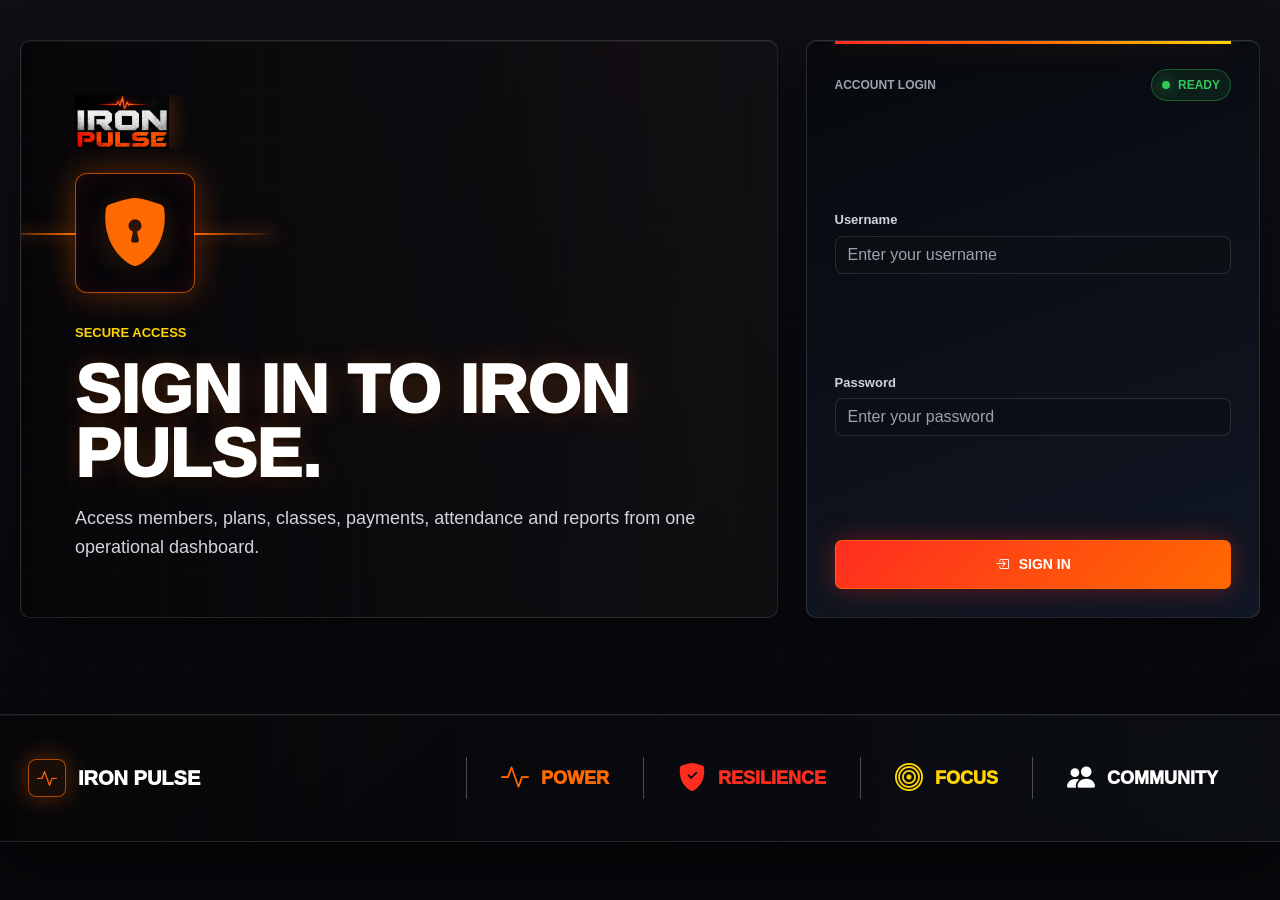
==== Frontend/classes.html @ 06b5dc21 "Merge pull request #1 from fer-trk/codex/fix-migrations-ci chore: consolidar developer y validar las" ====
<!DOCTYPE html>
<html lang="en">
<head>
  <meta charset="UTF-8" />
  <meta name="viewport" content="width=device-width, initial-scale=1.0" />
  <title>Iron Pulse | Classes</title>
  <link href="https://cdn.jsdelivr.net/npm/bootstrap@5.3.3/dist/css/bootstrap.min.css" rel="stylesheet" />
  <link href="https://cdn.jsdelivr.net/npm/bootstrap-icons@1.11.3/font/bootstrap-icons.css" rel="stylesheet" />
  <link rel="stylesheet" href="css/styles.css" />
</head>

<body>
  <header class="site-header">
    <nav class="navbar navbar-expand-lg main-navbar">
      <div class="container-fluid navbar-container">
        <a class="navbar-brand brand" href="index.html">
          <img src="assets/img/iron-pulse-logo.png" alt="Iron Pulse" class="navbar-logo" />
        </a>
        <button class="navbar-toggler custom-toggler" type="button" data-bs-toggle="collapse"
          data-bs-target="#ironPulseNavbar">
          <span class="navbar-toggler-icon"></span>
        </button>
        <div class="collapse navbar-collapse" id="ironPulseNavbar">
          <ul class="navbar-nav navigation-menu ms-auto">
            <li class="nav-item"><a class="nav-link" href="members.html">Members</a></li>
            <li class="nav-item"><a class="nav-link" href="plans.html">Plans</a></li>
            <li class="nav-item"><a class="nav-link" href="memberships.html">Memberships</a></li>
            <li class="nav-item"><a class="nav-link active" href="classes.html">Classes</a></li>
            <li class="nav-item"><a class="nav-link" href="payments.html">Payments</a></li>
            <li class="nav-item"><a class="nav-link" href="reports.html">Reports</a></li>
            <li class="nav-item">
              <a class="nav-link" href="#" onclick="localStorage.clear(); window.location.href='login.html'">
                <i class="bi bi-box-arrow-right"></i> Logout
              </a>
            </li>
          </ul>
          <div class="navbar-actions">
            <a class="nav-cta" href="index.html">
              DASHBOARD <i class="bi bi-arrow-right"></i>
            </a>
          </div>
        </div>
      </div>
    </nav>
  </header>

  <main class="main-content">
    <section class="dashboard-card">
      <div class="card-header-row">
        <div>
          <p class="section-kicker">Classes</p>
          <h1 class="page-title">Classes & Shifts</h1>
          <p class="page-subtitle">Manage available gym classes, schedules, capacity and operational availability.</p>
        </div>
      </div>

      <div class="action-bar">
        <button class="btn btn-primary" onclick="openAddModal()">
          <i class="bi bi-plus-lg"></i> Add Class
        </button>
        <button class="btn btn-outline-secondary" onclick="loadClasses()">
          <i class="bi bi-arrow-clockwise"></i> Refresh
        </button>
      </div>

      <div id="alert-container"></div>

      <div class="content-card">
        <div id="classes-table-container"></div>
      </div>
    </section>
  </main>

  <footer class="site-footer">
    <div class="footer-brand">
      <span class="footer-pulse-icon"><i class="bi bi-activity"></i></span>
      <span>Iron Pulse</span>
    </div>
    <div class="footer-values">
      <div class="footer-value"><i class="bi bi-activity"></i><span>Power</span></div>
      <div class="footer-value"><i class="bi bi-shield-fill-check"></i><span>Resilience</span></div>
      <div class="footer-value"><i class="bi bi-bullseye"></i><span>Focus</span></div>
      <div class="footer-value"><i class="bi bi-people-fill"></i><span>Community</span></div>
    </div>
  </footer>

  <!-- MODAL: Add Class -->
  <div class="modal fade" id="addClassModal" tabindex="-1">
    <div class="modal-dialog">
      <div class="modal-content">
        <div class="modal-header">
          <h5 class="modal-title">Add New Class</h5>
          <button type="button" class="btn-close" data-bs-dismiss="modal"></button>
        </div>
        <div class="modal-body">
          <div class="mb-3">
            <label class="form-label">Class Name *</label>
            <input type="text" class="form-control" id="className" placeholder="e.g. Yoga Flow" />
          </div>
          <div class="mb-3">
            <label class="form-label">Instructor *</label>
            <input type="text" class="form-control" id="classInstructor" placeholder="e.g. Laura Gomez" />
          </div>
          <div class="mb-3">
            <label class="form-label">Day of Week *</label>
            <select class="form-select" id="classDayOfWeek">
              <option value="monday">Monday</option>
              <option value="tuesday">Tuesday</option>
              <option value="wednesday">Wednesday</option>
              <option value="thursday">Thursday</option>
              <option value="friday">Friday</option>
              <option value="saturday">Saturday</option>
              <option value="sunday">Sunday</option>
            </select>
          </div>
          <div class="row">
            <div class="col mb-3">
              <label class="form-label">Start Time *</label>
              <input type="time" class="form-control" id="classStart" />
            </div>
            <div class="col mb-3">
              <label class="form-label">End Time *</label>
              <input type="time" class="form-control" id="classEnd" />
            </div>
          </div>
          <div class="mb-3">
            <label class="form-label">Max Capacity *</label>
            <input type="number" class="form-control" id="classCapacity" placeholder="e.g. 20" />
          </div>
          <div id="form-error" class="alert alert-danger d-none"></div>
        </div>
        <div class="modal-footer">
          <button type="button" class="btn btn-secondary" data-bs-dismiss="modal">Cancel</button>
          <button type="button" class="btn btn-primary" onclick="submitAddClass()">Save Class</button>
        </div>
      </div>
    </div>
  </div>

  <!-- MODAL: Edit Class -->
  <div class="modal fade" id="editClassModal" tabindex="-1">
    <div class="modal-dialog">
      <div class="modal-content">
        <div class="modal-header">
          <h5 class="modal-title">Edit Class</h5>
          <button type="button" class="btn-close" data-bs-dismiss="modal"></button>
        </div>
        <div class="modal-body">
          <input type="hidden" id="editClassId" />
          <div class="mb-3">
            <label class="form-label">Class Name *</label>
            <input type="text" class="form-control" id="editClassName" />
          </div>
          <div class="mb-3">
            <label class="form-label">Instructor *</label>
            <input type="text" class="form-control" id="editClassInstructor" />
          </div>
          <div class="mb-3">
            <label class="form-label">Day of Week *</label>
            <select class="form-select" id="editClassDayOfWeek">
              <option value="monday">Monday</option>
              <option value="tuesday">Tuesday</option>
              <option value="wednesday">Wednesday</option>
              <option value="thursday">Thursday</option>
              <option value="friday">Friday</option>
              <option value="saturday">Saturday</option>
              <option value="sunday">Sunday</option>
            </select>
          </div>
          <div class="row">
            <div class="col mb-3">
              <label class="form-label">Start Time *</label>
              <input type="time" class="form-control" id="editClassStart" />
            </div>
            <div class="col mb-3">
              <label class="form-label">End Time *</label>
              <input type="time" class="form-control" id="editClassEnd" />
            </div>
          </div>
          <div class="mb-3">
            <label class="form-label">Max Capacity *</label>
            <input type="number" class="form-control" id="editClassCapacity" />
          </div>
          <div class="mb-3">
            <label class="form-label">Status</label>
            <select class="form-select" id="editClassStatus">
              <option value="true">Active</option>
              <option value="false">Inactive</option>
            </select>
          </div>
          <div id="edit-class-error" class="alert alert-danger d-none"></div>
        </div>
        <div class="modal-footer">
          <button type="button" class="btn btn-secondary" data-bs-dismiss="modal">Cancel</button>
          <button type="button" class="btn btn-primary" onclick="submitEditClass()">Save Changes</button>
        </div>
      </div>
    </div>
  </div>

  <!-- MODAL: Delete Class -->
  <div class="modal fade" id="deleteClassModal" tabindex="-1">
    <div class="modal-dialog modal-sm">
      <div class="modal-content">
        <div class="modal-header">
          <h5 class="modal-title">Delete Class</h5>
          <button type="button" class="btn-close" data-bs-dismiss="modal"></button>
        </div>
        <div class="modal-body">
          <input type="hidden" id="deleteClassId" />
          <p>Are you sure you want to delete <strong id="deleteClassName"></strong>?</p>
          <p class="text-muted small">This action is permanent and cannot be undone.</p>
          <div id="delete-class-error" class="alert alert-danger d-none mt-2"></div>
        </div>
        <div class="modal-footer">
          <button type="button" class="btn btn-secondary" data-bs-dismiss="modal">Cancel</button>
          <button type="button" class="btn btn-danger" onclick="submitDeleteClass()">Delete</button>
        </div>
      </div>
    </div>
  </div>

  <script src="https://cdn.jsdelivr.net/npm/bootstrap@5.3.3/dist/js/bootstrap.bundle.min.js"></script>
  <script src="js/ui.js"></script>
  <script src="js/api.js"></script>
  <script src="js/classes.js"></script>
</body>
</html>
---- Frontend/css/styles.css ----
:root {
  --bg-main: #0d0f14;
  --bg-main-alt: #111826;
  --bg-surface: rgba(13, 15, 20, 0.94);
  --bg-surface-strong: rgba(17, 24, 38, 0.96);
  --bg-glass: rgba(13, 15, 20, 0.86);

  --iron-orange: #ff6a00;
  --pulse-red: #ff2d20;
  --ignite-yellow: #ffd400;
  --pure-white: #ffffff;

  --text-main: #f3f4f6;
  --text-soft: #d1d5db;
  --text-muted: #9ca3af;

  --border-color: rgba(255, 255, 255, 0.12);
  --border-hot: rgba(255, 106, 0, 0.55);

  --shadow-dark: 0 28px 80px rgba(0, 0, 0, 0.62);
  --shadow-card: 0 22px 58px rgba(0, 0, 0, 0.45);
  --glow-orange: 0 0 26px rgba(255, 106, 0, 0.38);
  --glow-red: 0 0 26px rgba(255, 45, 32, 0.34);
  --glow-yellow: 0 0 24px rgba(255, 212, 0, 0.28);

  --success: #34c759;
  --warning: #ffd400;
  --danger: #ff453a;
}

* {
  box-sizing: border-box;
}

html {
  scroll-behavior: smooth;
}

body {
  margin: 0;
  min-height: 100vh;
  overflow-x: hidden;
  color: var(--text-main);
  font-family: Arial, Helvetica, sans-serif;
  background:
    linear-gradient(rgba(13, 15, 20, 0.94), rgba(6, 7, 10, 0.98)),
    linear-gradient(135deg, rgba(255, 45, 32, 0.18), transparent 42%),
    linear-gradient(225deg, rgba(255, 106, 0, 0.16), transparent 38%),
    #0d0f14;
  background-attachment: fixed;
}

body::before {
  content: "";
  position: fixed;
  inset: 0;
  z-index: -1;
  pointer-events: none;
  background:
    linear-gradient(90deg, rgba(255, 255, 255, 0.025) 1px, transparent 1px),
    linear-gradient(180deg, rgba(255, 255, 255, 0.018) 1px, transparent 1px);
  background-size: 46px 46px;
  opacity: 0.45;
}

/* HEADER + NAVBAR */

.site-header {
  position: sticky;
  top: 0;
  z-index: 1030;
}

.main-navbar {
  min-height: 76px;
  background:
    linear-gradient(90deg, rgba(5, 6, 9, 0.98), rgba(13, 15, 20, 0.96)),
    linear-gradient(135deg, rgba(255, 45, 32, 0.16), rgba(255, 106, 0, 0.08));
  border-bottom: 1px solid rgba(255, 106, 0, 0.28);
  box-shadow: 0 16px 40px rgba(0, 0, 0, 0.5);
  backdrop-filter: blur(18px);
}

.navbar-container {
  max-width: 1440px;
  margin: 0 auto;
  gap: 22px;
  padding: 0 24px;
}

.brand {
  width: 150px;
  max-width: 150px;
  height: 54px;
  padding: 0;
  overflow: hidden;
  display: inline-flex;
  align-items: center;
  flex: 0 0 auto;
  color: var(--pure-white) !important;
  text-decoration: none;
}

.navbar-logo {
  display: block;
  width: 145px !important;
  height: 54px !important;
  max-width: 145px !important;
  max-height: 54px !important;
  object-fit: contain;
  object-position: left center;
  filter: drop-shadow(0 0 12px rgba(255, 106, 0, 0.35));
}

.brand-mark,
.brand-name,
.hero-logo {
  display: none !important;
}

.navigation-menu {
  align-items: center;
  gap: 4px;
}

.navigation-menu .nav-link {
  position: relative;
  color: var(--text-muted) !important;
  padding: 10px 12px !important;
  border-radius: 6px;
  font-size: 12px;
  font-weight: 800;
  letter-spacing: 0;
  text-transform: uppercase;
  transition: color 0.2s ease, background 0.2s ease, transform 0.2s ease;
}

.navigation-menu .nav-link:hover,
.navigation-menu .nav-link.active {
  color: var(--pure-white) !important;
  background: rgba(255, 106, 0, 0.08);
  transform: translateY(-1px);
}

.navigation-menu .nav-link::after {
  content: "";
  position: absolute;
  left: 12px;
  right: 12px;
  bottom: 4px;
  height: 2px;
  background: linear-gradient(90deg, var(--pulse-red), var(--iron-orange));
  box-shadow: 0 0 16px rgba(255, 106, 0, 0.75);
  opacity: 0;
  transform: scaleX(0);
  transition: opacity 0.2s ease, transform 0.2s ease;
}

.navigation-menu .nav-link:hover::after,
.navigation-menu .nav-link.active::after {
  opacity: 1;
  transform: scaleX(1);
}

.navbar-actions {
  margin-left: 18px;
}

.nav-cta {
  display: inline-flex;
  align-items: center;
  gap: 8px;
  padding: 11px 16px;
  border: 1px solid rgba(255, 106, 0, 0.7);
  border-radius: 7px;
  background: linear-gradient(135deg, var(--pulse-red), var(--iron-orange));
  color: var(--pure-white);
  font-size: 13px;
  font-weight: 900;
  text-decoration: none;
  text-transform: uppercase;
  box-shadow: var(--glow-red);
  transition: transform 0.2s ease, box-shadow 0.2s ease;
}

.nav-cta:hover {
  color: var(--pure-white);
  transform: translateY(-3px) scale(1.02);
  box-shadow: var(--glow-orange);
}

.custom-toggler {
  border: 1px solid var(--border-color);
}

.custom-toggler:focus {
  box-shadow: none;
}

/* MAIN LAYOUT */

.main-content {
  width: min(1440px, calc(100% - 40px));
  margin: 0 auto;
  padding: 40px 0 28px;
}

/* HERO */

.hero-section {
  display: grid;
  grid-template-columns: minmax(0, 1.25fr) minmax(360px, 0.75fr);
  gap: 28px;
  min-height: 560px;
  margin-bottom: 28px;
}

.hero-content,
.hero-panel,
.kpi-card,
.dashboard-card,
.site-footer {
  position: relative;
  overflow: hidden;
  border: 1px solid var(--border-color);
  background:
    linear-gradient(145deg, rgba(7, 9, 13, 0.96), rgba(17, 24, 38, 0.92));
  box-shadow:
    var(--shadow-card),
    inset 0 1px 0 rgba(255, 255, 255, 0.06);
}

.hero-content {
  display: flex;
  flex-direction: column;
  justify-content: center;
  padding: 54px;
  border-radius: 10px;
  background:
    linear-gradient(90deg, rgba(5, 6, 9, 0.97), rgba(13, 15, 20, 0.78)),
    linear-gradient(135deg, rgba(255, 45, 32, 0.16), rgba(255, 106, 0, 0.08));
}

.hero-content::before {
  content: "";
  position: absolute;
  inset: 0;
  pointer-events: none;
  background:
    linear-gradient(90deg, rgba(255, 255, 255, 0.04) 1px, transparent 1px),
    linear-gradient(180deg, rgba(255, 255, 255, 0.025) 1px, transparent 1px);
  background-size: 48px 48px;
  mask-image: linear-gradient(90deg, rgba(0, 0, 0, 0.7), transparent 82%);
}

.hero-pulse-mark {
  position: relative;
  width: 120px;
  height: 120px;
  display: inline-flex;
  align-items: center;
  justify-content: center;
  margin-bottom: 30px;
  border: 1px solid rgba(255, 106, 0, 0.7);
  border-radius: 12px;
  background:
    radial-gradient(circle, rgba(255, 106, 0, 0.18), transparent 62%),
    rgba(5, 6, 9, 0.78);
  color: var(--iron-orange);
  font-size: 68px;
  box-shadow:
    0 0 34px rgba(255, 106, 0, 0.36),
    inset 0 0 26px rgba(255, 45, 32, 0.12);
}

.hero-pulse-mark::before,
.hero-pulse-mark::after {
  content: "";
  position: absolute;
  top: 50%;
  width: 82px;
  height: 2px;
  background: linear-gradient(90deg, transparent, var(--iron-orange));
  box-shadow: 0 0 16px rgba(255, 106, 0, 0.75);
}

.hero-pulse-mark::before {
  right: 100%;
}

.hero-pulse-mark::after {
  left: 100%;
  transform: rotate(180deg);
}

.hero-pulse-mark i {
  position: relative;
  z-index: 1;
  animation: pulseGlow 1.8s ease-in-out infinite;
}

@keyframes pulseGlow {
  0%,
  100% {
    transform: scale(1);
    text-shadow: 0 0 18px rgba(255, 106, 0, 0.5);
  }

  50% {
    transform: scale(1.08);
    text-shadow: 0 0 34px rgba(255, 45, 32, 0.85);
  }
}

.hero-kicker {
  position: relative;
  margin-bottom: 14px;
  color: var(--ignite-yellow);
  font-size: 13px;
  font-weight: 900;
  letter-spacing: 0;
  text-transform: uppercase;
}

.hero-title {
  position: relative;
  max-width: 760px;
  margin: 0 0 18px;
  color: var(--pure-white);
  font-size: 68px;
  font-weight: 950;
  line-height: 0.95;
  letter-spacing: 0;
  text-transform: uppercase;
  text-shadow:
    0 0 24px rgba(255, 106, 0, 0.22),
    0 4px 0 rgba(0, 0, 0, 0.45);
}

.hero-description {
  position: relative;
  max-width: 680px;
  margin: 0;
  color: var(--text-soft);
  font-size: 18px;
  line-height: 1.65;
}

.hero-actions {
  position: relative;
  display: flex;
  flex-wrap: wrap;
  gap: 14px;
  margin-top: 32px;
}

.primary-action,
.secondary-action {
  display: inline-flex;
  align-items: center;
  justify-content: center;
  gap: 10px;
  min-height: 48px;
  padding: 13px 20px;
  border-radius: 7px;
  font-size: 14px;
  font-weight: 900;
  letter-spacing: 0;
  text-decoration: none;
  text-transform: uppercase;
  transition: transform 0.22s ease, box-shadow 0.22s ease, border-color 0.22s ease, color 0.22s ease;
}

.primary-action {
  border: 1px solid rgba(255, 106, 0, 0.8);
  background: linear-gradient(135deg, var(--pulse-red), var(--iron-orange));
  color: var(--pure-white);
  box-shadow: var(--glow-red);
}

.secondary-action {
  border: 1px solid var(--border-color);
  background: rgba(255, 255, 255, 0.035);
  color: var(--pure-white);
}

.primary-action:hover,
.secondary-action:hover {
  transform: translateY(-3px) scale(1.02);
}

.primary-action:hover {
  color: var(--pure-white);
  box-shadow: var(--glow-orange);
}

.secondary-action:hover {
  border-color: var(--ignite-yellow);
  color: var(--ignite-yellow);
  background: rgba(255, 212, 0, 0.08);
}

/* HERO PANEL */

.hero-panel {
  display: flex;
  flex-direction: column;
  justify-content: space-between;
  padding: 28px;
  border-radius: 10px;
  background:
    linear-gradient(160deg, rgba(7, 9, 13, 0.98), rgba(17, 24, 38, 0.96)),
    linear-gradient(45deg, rgba(255, 212, 0, 0.08), transparent);
  transition: border-color 0.22s ease, box-shadow 0.22s ease, transform 0.22s ease;
}

.hero-panel::before {
  content: "";
  position: absolute;
  top: 0;
  left: 28px;
  right: 28px;
  height: 3px;
  background: linear-gradient(90deg, var(--pulse-red), var(--iron-orange), var(--ignite-yellow));
  box-shadow: var(--glow-orange);
}

.hero-panel:hover,
.kpi-card:hover,
.dashboard-card:hover {
  border-color: rgba(255, 106, 0, 0.52);
  box-shadow:
    var(--shadow-dark),
    0 0 28px rgba(255, 106, 0, 0.18),
    inset 0 1px 0 rgba(255, 255, 255, 0.08);
}

.panel-header {
  display: flex;
  justify-content: space-between;
  gap: 16px;
  align-items: center;
  margin-bottom: 26px;
}

.panel-label {
  color: var(--text-muted);
  font-size: 12px;
  font-weight: 900;
  letter-spacing: 0;
  text-transform: uppercase;
}

.live-indicator {
  display: inline-flex;
  align-items: center;
  gap: 8px;
  padding: 6px 10px;
  border: 1px solid rgba(52, 199, 89, 0.35);
  border-radius: 999px;
  background: rgba(52, 199, 89, 0.1);
  color: var(--success);
  font-size: 12px;
  font-weight: 900;
  text-transform: uppercase;
}

.live-indicator::before {
  content: "";
  width: 8px;
  height: 8px;
  border-radius: 50%;
  background: var(--success);
  box-shadow: 0 0 14px rgba(52, 199, 89, 0.7);
}

.metric-highlight {
  display: grid;
  gap: 8px;
  margin-bottom: 28px;
}

.metric-number {
  color: var(--pure-white);
  font-size: 58px;
  font-weight: 950;
  line-height: 1;
  letter-spacing: 0;
}

.metric-text {
  max-width: 260px;
  color: var(--text-muted);
  font-size: 15px;
  font-weight: 800;
  text-transform: uppercase;
}

.hero-class-list {
  display: grid;
  gap: 12px;
}

.hero-class-card {
  display: flex;
  justify-content: space-between;
  gap: 18px;
  align-items: center;
  padding: 16px;
  border: 1px solid rgba(255, 255, 255, 0.11);
  border-radius: 8px;
  background: rgba(13, 15, 20, 0.58);
  transition: transform 0.2s ease, border-color 0.2s ease, background 0.2s ease;
}

.hero-class-card:hover {
  border-color: rgba(255, 106, 0, 0.65);
  background: linear-gradient(90deg, rgba(255, 45, 32, 0.12), rgba(255, 106, 0, 0.08));
  transform: translateX(6px);
}

.hero-class-card h2 {
  margin: 0 0 4px;
  color: var(--pure-white);
  font-size: 16px;
  font-weight: 900;
  text-transform: uppercase;
}

.hero-class-card p {
  margin: 0;
  color: var(--text-muted);
  font-size: 13px;
}

/* KPI SECTION */

.kpi-section {
  display: grid;
  grid-template-columns: repeat(4, minmax(0, 1fr));
  gap: 18px;
  margin-bottom: 28px;
}

.kpi-card {
  min-height: 210px;
  padding: 24px;
  border-radius: 9px;
  transition: transform 0.22s ease, border-color 0.22s ease, box-shadow 0.22s ease;
}

.kpi-card:hover {
  transform: translateY(-5px);
}

.kpi-icon {
  display: inline-flex;
  width: 48px;
  height: 48px;
  align-items: center;
  justify-content: center;
  margin-bottom: 22px;
  border: 1px solid rgba(255, 106, 0, 0.45);
  border-radius: 8px;
  background: rgba(255, 106, 0, 0.08);
  color: var(--iron-orange);
  font-size: 23px;
  box-shadow: inset 0 0 20px rgba(255, 106, 0, 0.08);
}

.kpi-card:nth-child(2) .kpi-icon {
  color: var(--pulse-red);
  border-color: rgba(255, 45, 32, 0.45);
}

.kpi-card:nth-child(3) .kpi-icon {
  color: var(--ignite-yellow);
  border-color: rgba(255, 212, 0, 0.45);
}

.kpi-card:nth-child(4) .kpi-icon {
  color: var(--pure-white);
  border-color: rgba(255, 255, 255, 0.32);
}

.kpi-label {
  margin: 0 0 8px;
  color: var(--text-muted);
  font-size: 13px;
  font-weight: 900;
  letter-spacing: 0;
  text-transform: uppercase;
}

.kpi-value {
  display: block;
  margin-bottom: 9px;
  color: var(--pure-white);
  font-size: 34px;
  font-weight: 950;
  line-height: 1;
  letter-spacing: 0;
}

.kpi-note {
  color: var(--text-muted);
  font-size: 13px;
  font-weight: 800;
}

/* DASHBOARD GRID */

.dashboard-grid {
  display: grid;
  grid-template-columns: minmax(0, 1.45fr) minmax(320px, 0.55fr);
  gap: 22px;
  margin-bottom: 34px;
}

.dashboard-card {
  border-radius: 10px;
  padding: 26px;
  transition: border-color 0.22s ease, box-shadow 0.22s ease;
}

.dashboard-card::before {
  content: "";
  position: absolute;
  inset: 0;
  background:
    linear-gradient(180deg, rgba(255, 255, 255, 0.035), transparent 45%),
    linear-gradient(135deg, rgba(255, 106, 0, 0.08), transparent 40%);
  pointer-events: none;
}

.card-header-row {
  position: relative;
  display: flex;
  justify-content: space-between;
  gap: 16px;
  align-items: flex-start;
  margin-bottom: 22px;
}

.section-kicker {
  margin: 0 0 6px;
  color: var(--iron-orange);
  font-size: 12px;
  font-weight: 950;
  letter-spacing: 0;
  text-transform: uppercase;
}

.dashboard-card h2 {
  margin: 0;
  color: var(--pure-white);
  font-size: 24px;
  font-weight: 950;
  letter-spacing: 0;
  text-transform: uppercase;
}

.card-link {
  display: inline-flex;
  align-items: center;
  gap: 8px;
  color: var(--ignite-yellow);
  font-size: 13px;
  font-weight: 900;
  text-decoration: none;
  text-transform: uppercase;
}

.card-link:hover {
  color: var(--iron-orange);
}

/* TABLE */

.table-wrapper {
  position: relative;
  overflow: hidden;
  border: 1px solid rgba(255, 255, 255, 0.11);
  border-radius: 8px;
  background: rgba(13, 15, 20, 0.55);
}

.dashboard-table {
  width: 100%;
  border-collapse: collapse;
  color: var(--text-main);
}

.dashboard-table th,
.dashboard-table td {
  padding: 16px 18px;
  border-bottom: 1px solid rgba(255, 255, 255, 0.09);
  vertical-align: middle;
}

.dashboard-table th {
  color: var(--text-muted);
  font-size: 12px;
  font-weight: 950;
  letter-spacing: 0;
  text-transform: uppercase;
}

.dashboard-table td {
  color: var(--text-soft);
  font-size: 14px;
  font-weight: 700;
}

.dashboard-table tbody tr {
  transition: background 0.2s ease;
}

.dashboard-table tbody tr:hover {
  background: rgba(255, 106, 0, 0.07);
}

.dashboard-table tbody tr:last-child td {
  border-bottom: 0;
}

.empty-table-message {
  padding: 34px 18px !important;
  text-align: center;
  color: var(--text-muted) !important;
  font-weight: 900;
  text-transform: uppercase;
  letter-spacing: 0;
}

/* BADGES */

.status-badge {
  display: inline-flex;
  align-items: center;
  justify-content: center;
  min-width: max-content;
  padding: 7px 10px;
  border-radius: 999px;
  font-size: 11px;
  font-weight: 950;
  letter-spacing: 0;
  text-transform: uppercase;
}

.status-hot {
  border: 1px solid rgba(255, 106, 0, 0.5);
  background: rgba(255, 106, 0, 0.13);
  color: var(--iron-orange);
}

.status-open {
  border: 1px solid rgba(52, 199, 89, 0.45);
  background: rgba(52, 199, 89, 0.12);
  color: var(--success);
}

.status-full {
  border: 1px solid rgba(255, 69, 58, 0.45);
  background: rgba(255, 69, 58, 0.12);
  color: var(--danger);
}

.status-muted {
  border: 1px solid rgba(156, 163, 175, 0.42);
  background: rgba(156, 163, 175, 0.12);
  color: var(--text-muted);
}

.empty-state-card {
  opacity: 0.9;
}

/* QUICK ACTIONS */

.quick-actions-list {
  position: relative;
  display: grid;
  gap: 13px;
}

.quick-action-item {
  display: flex;
  gap: 13px;
  align-items: center;
  padding: 17px;
  border: 1px solid rgba(255, 255, 255, 0.11);
  border-radius: 8px;
  background: rgba(13, 15, 20, 0.58);
  color: var(--text-main);
  font-size: 14px;
  font-weight: 900;
  text-decoration: none;
  text-transform: uppercase;
  transition: transform 0.2s ease, border-color 0.2s ease, background 0.2s ease, color 0.2s ease;
}

.quick-action-item i {
  color: var(--iron-orange);
  font-size: 22px;
  transition: color 0.2s ease;
}

.quick-action-item:hover {
  border-color: rgba(255, 106, 0, 0.65);
  background: linear-gradient(90deg, rgba(255, 45, 32, 0.12), rgba(255, 106, 0, 0.08));
  color: var(--ignite-yellow);
  transform: translateX(6px);
}

.quick-action-item:hover i {
  color: var(--ignite-yellow);
}

/* FOOTER */

.site-footer {
  width: 100%;
  display: flex;
  justify-content: space-between;
  gap: 26px;
  align-items: center;
  margin-top: 40px;
  padding: 42px max(28px, calc((100vw - 1440px) / 2 + 28px));
  border-radius: 0;
  border-left: 0;
  border-right: 0;
  background:
    linear-gradient(90deg, rgba(5, 6, 9, 0.97), rgba(13, 15, 20, 0.86)),
    linear-gradient(135deg, rgba(255, 106, 0, 0.16), transparent 56%);
}

.footer-brand {
  display: inline-flex;
  align-items: center;
  gap: 12px;
  color: var(--pure-white);
  font-size: 20px;
  font-weight: 950;
  letter-spacing: 0;
  text-transform: uppercase;
}

.footer-pulse-icon {
  display: inline-flex;
  width: 38px;
  height: 38px;
  align-items: center;
  justify-content: center;
  border: 1px solid rgba(255, 106, 0, 0.65);
  border-radius: 8px;
  background: rgba(255, 106, 0, 0.08);
  color: var(--iron-orange);
  box-shadow: var(--glow-orange);
}

.footer-values {
  display: flex;
  flex-wrap: wrap;
  gap: 0;
  align-items: center;
}

.footer-value {
  display: inline-flex;
  gap: 12px;
  align-items: center;
  padding: 0 34px;
  border-left: 1px solid rgba(255, 255, 255, 0.28);
  color: var(--text-muted);
  font-size: 18px;
  font-weight: 950;
  letter-spacing: 0;
  text-transform: uppercase;
}

.footer-value i {
  font-size: 28px;
}

.footer-value:nth-child(1) i,
.footer-value:nth-child(1) span {
  color: var(--iron-orange);
}

.footer-value:nth-child(2) i,
.footer-value:nth-child(2) span {
  color: var(--pulse-red);
}

.footer-value:nth-child(3) i,
.footer-value:nth-child(3) span {
  color: var(--ignite-yellow);
}

.footer-value:nth-child(4) i,
.footer-value:nth-child(4) span {
  color: var(--pure-white);
}

/* BOOTSTRAP COMPATIBILITY */

.btn {
  border-radius: 8px;
  font-weight: 800;
}

.form-control,
.form-select {
  border: 1px solid var(--border-color);
  border-radius: 8px;
  background: rgba(13, 15, 20, 0.68);
  color: var(--text-main);
}

.form-control:focus,
.form-select:focus {
  border-color: var(--iron-orange);
  background: rgba(13, 15, 20, 0.86);
  color: var(--text-main);
  box-shadow: 0 0 0 0.2rem rgba(255, 106, 0, 0.18);
}

.form-control::placeholder {
  color: var(--text-muted);
}

/* RESPONSIVE */

@media (max-width: 1320px) {
  .navbar-actions {
    display: none;
  }

  .navbar-logo {
    width: 130px !important;
    max-width: 130px !important;
  }

  .brand {
    width: 135px;
    max-width: 135px;
  }

  .navigation-menu .nav-link {
    padding: 9px 9px !important;
    font-size: 11px;
  }
}

@media (max-width: 1200px) {
  .hero-section,
  .dashboard-grid {
    grid-template-columns: 1fr;
  }

  .hero-section {
    min-height: auto;
  }

  .hero-panel {
    min-height: 420px;
  }

  .kpi-section {
    grid-template-columns: repeat(2, minmax(0, 1fr));
  }
}

@media (max-width: 991px) {
  .main-navbar {
    min-height: 72px;
  }

  .navbar-logo {
    width: 126px !important;
    height: 50px !important;
    max-width: 126px !important;
    max-height: 50px !important;
  }

  .brand {
    width: 130px;
    max-width: 130px;
    height: 50px;
  }

  .navbar-collapse {
    margin-top: 16px;
    padding: 16px;
    border: 1px solid var(--border-color);
    border-radius: 12px;
    background: rgba(13, 15, 20, 0.98);
  }

  .navigation-menu {
    align-items: stretch;
  }

  .navigation-menu .nav-link {
    margin-bottom: 6px;
    padding: 11px 12px !important;
    font-size: 12px;
  }

  .hero-title {
    font-size: 52px;
  }
}

@media (max-width: 768px) {
  .main-content {
    width: min(100% - 28px, 1440px);
    padding-top: 24px;
  }

  .hero-content,
  .hero-panel,
  .dashboard-card {
    padding: 24px;
  }

  .hero-pulse-mark {
    width: 96px;
    height: 96px;
    font-size: 54px;
  }

  .hero-pulse-mark::before,
  .hero-pulse-mark::after {
    width: 50px;
  }

  .hero-title {
    font-size: 42px;
  }

  .hero-description {
    font-size: 16px;
  }

  .kpi-section {
    grid-template-columns: 1fr;
  }

  .card-header-row,
  .site-footer {
    flex-direction: column;
    align-items: flex-start;
  }

  .table-wrapper {
    overflow-x: auto;
  }

  .dashboard-table {
    min-width: 680px;
  }

  .footer-values {
    width: 100%;
    display: grid;
    grid-template-columns: 1fr 1fr;
  }

  .footer-value {
    width: 100%;
    padding: 16px 0;
    border-left: 0;
    border-top: 1px solid rgba(255, 255, 255, 0.18);
  }
}

@media (max-width: 480px) {
  .navbar-container {
    padding: 0 14px;
  }

  .navbar-logo {
    width: 112px !important;
    height: 46px !important;
    max-width: 112px !important;
    max-height: 46px !important;
  }

  .brand {
    width: 116px;
    max-width: 116px;
    height: 46px;
  }

  .hero-actions {
    flex-direction: column;
  }

  .primary-action,
  .secondary-action {
    width: 100%;
  }

  .hero-pulse-mark {
    width: 82px;
    height: 82px;
    font-size: 46px;
  }

  .hero-pulse-mark::before,
  .hero-pulse-mark::after {
    width: 34px;
  }

  .metric-number {
    font-size: 40px;
  }

  .kpi-value {
    font-size: 28px;
  }

  .footer-values {
    grid-template-columns: 1fr;
  }
}
/* ── MODALS - dark theme ───────────────────────────────────────────────── */
.modal-content {
  background: linear-gradient(145deg, rgba(10, 12, 18, 0.98), rgba(17, 24, 38, 0.96));
  border: 1px solid rgba(255, 106, 0, 0.28);
  color: var(--text-main);
  box-shadow: 0 28px 80px rgba(0, 0, 0, 0.7);
}

.modal-header {
  border-bottom: 1px solid rgba(255, 255, 255, 0.1);
}

.modal-footer {
  border-top: 1px solid rgba(255, 255, 255, 0.1);
}

.modal-title {
  color: var(--pure-white);
  font-weight: 900;
  text-transform: uppercase;
  letter-spacing: 0;
}

.btn-close {
  filter: invert(1) brightness(0.7);
}

.form-label {
  color: var(--text-soft) !important;
  font-size: 13px;
  font-weight: 700;
  margin-bottom: 6px;
}

.form-text {
  color: var(--text-muted) !important;
}

/* ── BOOTSTRAP TABLE DARK ──────────────────────────────────────────────── */
.table {
  color: var(--text-soft);
}

.table thead th {
  color: var(--text-muted);
  font-size: 12px;
  font-weight: 900;
  text-transform: uppercase;
  border-bottom-color: rgba(255, 255, 255, 0.1);
}

.table td {
  border-bottom-color: rgba(255, 255, 255, 0.07);
  vertical-align: middle;
}

.table tbody tr:hover {
  background: rgba(255, 106, 0, 0.06);
  color: var(--text-main);
}

/* ── BADGES ────────────────────────────────────────────────────────────── */
.badge-soft-success {
  background-color: rgba(52, 199, 89, 0.15);
  color: #34c759;
  border: 1px solid rgba(52, 199, 89, 0.35);
  padding: 5px 10px;
  border-radius: 999px;
  font-size: 11px;
  font-weight: 900;
  text-transform: uppercase;
}

.badge-soft-warning {
  background-color: rgba(255, 212, 0, 0.13);
  color: #ffd400;
  border: 1px solid rgba(255, 212, 0, 0.35);
  padding: 5px 10px;
  border-radius: 999px;
  font-size: 11px;
  font-weight: 900;
  text-transform: uppercase;
}

.badge-soft-danger {
  background-color: rgba(255, 69, 58, 0.13);
  color: #ff453a;
  border: 1px solid rgba(255, 69, 58, 0.35);
  padding: 5px 10px;
  border-radius: 999px;
  font-size: 11px;
  font-weight: 900;
  text-transform: uppercase;
}

/* ── ACTION BAR & CARDS ────────────────────────────────────────────────── */
.action-bar {
  display: flex;
  gap: 12px;
  align-items: center;
  margin-bottom: 20px;
}

.content-card {
  border: 1px solid rgba(255, 255, 255, 0.09);
  border-radius: 8px;
  background: rgba(13, 15, 20, 0.55);
  padding: 4px 0;
  overflow: hidden;
}

.page-title {
  margin: 0 0 6px;
  color: var(--pure-white);
  font-size: 28px;
  font-weight: 950;
  text-transform: uppercase;
}

.page-subtitle {
  margin: 0;
  color: var(--text-muted);
  font-size: 14px;
}

.empty-state {
  text-align: center;
  padding: 48px 24px;
  color: var(--text-muted);
}

.empty-state h5 {
  color: var(--text-soft);
  font-weight: 900;
  text-transform: uppercase;
}

/* ── READONLY PLAN INFO FIELDS ─────────────────────────────────────────── */
.form-control.bg-light {
  background: rgba(255, 255, 255, 0.06) !important;
  color: var(--text-soft) !important;
  border-color: rgba(255, 255, 255, 0.12) !important;
  cursor: not-allowed;
}
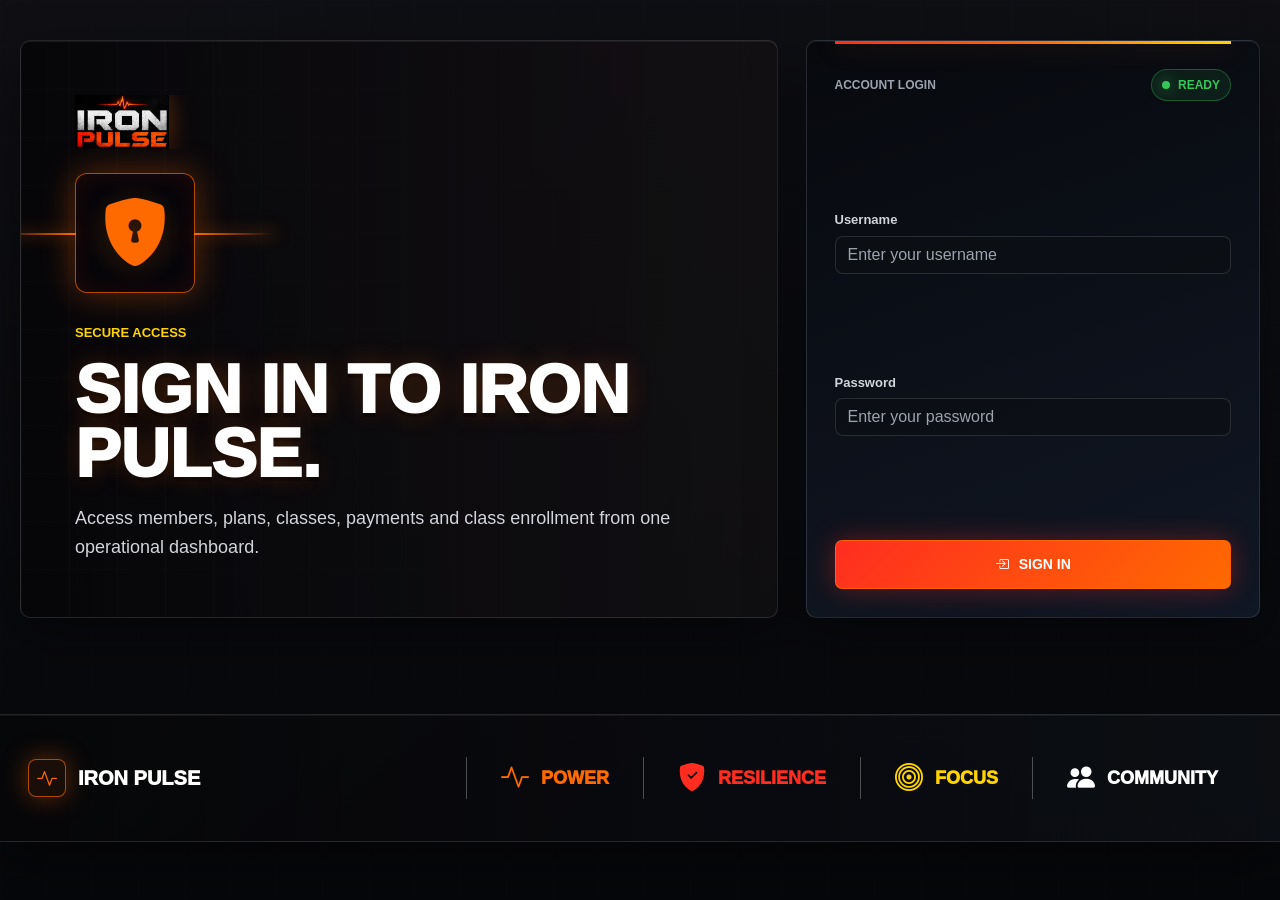
==== commit e6c7bc4c: "feat: limit initial scope to manual gym management and class enrollment" ====
--- a/Frontend/classes.html
+++ b/Frontend/classes.html
@@ -21,19 +21,7 @@
           <span class="navbar-toggler-icon"></span>
         </button>
         <div class="collapse navbar-collapse" id="ironPulseNavbar">
-          <ul class="navbar-nav navigation-menu ms-auto">
-            <li class="nav-item"><a class="nav-link" href="members.html">Members</a></li>
-            <li class="nav-item"><a class="nav-link" href="plans.html">Plans</a></li>
-            <li class="nav-item"><a class="nav-link" href="memberships.html">Memberships</a></li>
-            <li class="nav-item"><a class="nav-link active" href="classes.html">Classes</a></li>
-            <li class="nav-item"><a class="nav-link" href="payments.html">Payments</a></li>
-            <li class="nav-item"><a class="nav-link" href="reports.html">Reports</a></li>
-            <li class="nav-item">
-              <a class="nav-link" href="#" onclick="localStorage.clear(); window.location.href='login.html'">
-                <i class="bi bi-box-arrow-right"></i> Logout
-              </a>
-            </li>
-          </ul>
+          <ul class="navbar-nav navigation-menu ms-auto"><li class="nav-item"><a class="nav-link " href="members.html">Members</a></li><li class="nav-item"><a class="nav-link " href="plans.html">Plans</a></li><li class="nav-item"><a class="nav-link " href="memberships.html">Memberships</a></li><li class="nav-item"><a class="nav-link active" href="classes.html">Classes</a></li><li class="nav-item"><a class="nav-link " href="enrollments.html">Class enrollment</a></li><li class="nav-item"><a class="nav-link " href="payments.html">Payments</a></li><li class="nav-item"><a class="nav-link " href="reports.html">Income</a></li><li class="nav-item"><a class="nav-link" href="login.html" onclick="logout(); return false;">Logout</a></li></ul>
           <div class="navbar-actions">
             <a class="nav-cta" href="index.html">
               DASHBOARD <i class="bi bi-arrow-right"></i>
@@ -223,6 +211,7 @@
   <script src="https://cdn.jsdelivr.net/npm/bootstrap@5.3.3/dist/js/bootstrap.bundle.min.js"></script>
   <script src="js/ui.js"></script>
   <script src="js/api.js"></script>
+<script src="js/auth.js"></script>
   <script src="js/classes.js"></script>
 </body>
 </html>
